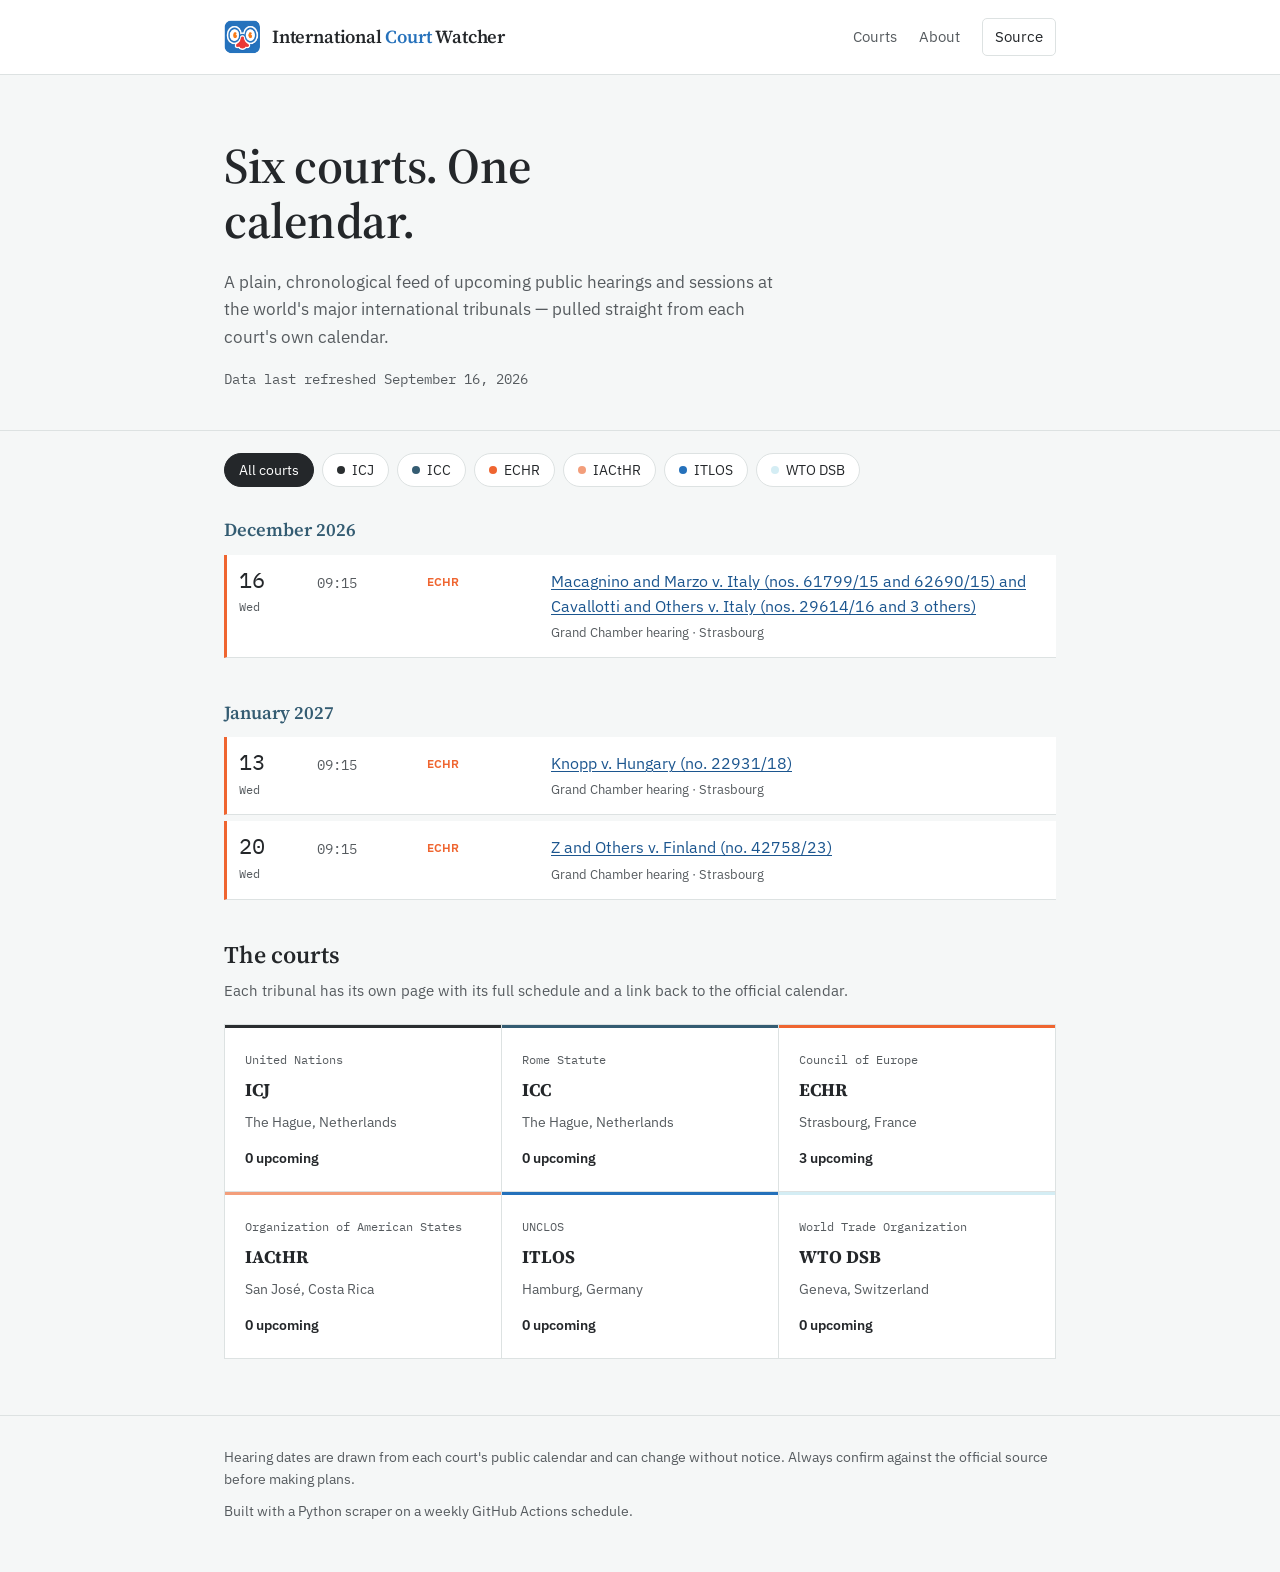
==== index.html @ 68e60eec "Add files via upload" ====
<!doctype html>
<html lang="en">
<head>
  <meta charset="utf-8">
  <meta name="viewport" content="width=device-width, initial-scale=1">
  <title>International Court Watcher — hearings across the world's courts</title>
  <meta name="description" content="A single, plain-language calendar of upcoming hearings and sessions at the ICJ, ICC, ECHR, IACtHR, ITLOS, and the WTO Dispute Settlement Body.">
  <link rel="icon" href="assets/img/favicon.png">
  <link rel="preconnect" href="https://fonts.googleapis.com">
  <link href="https://fonts.googleapis.com/css2?family=Source+Serif+4:opsz,wght@8..60,500;8..60,600&family=IBM+Plex+Sans:wght@400;500;600&family=IBM+Plex+Mono:wght@400;500&display=swap" rel="stylesheet">
  <link rel="stylesheet" href="assets/css/style.css">
</head>
<body data-root=".">
  <header class="site-header">
    <div class="wrap">
      <a class="brand" href="index.html">
        <img src="assets/img/logo.png" alt="International Court Watcher logo">
        <span class="brand-name">International <span>Court</span> Watcher</span>
      </a>
      <nav class="site-nav">
        <a href="#courts">Courts</a>
        <a href="about.html">About</a>
        <a class="github" href="https://github.com/" target="_blank" rel="noopener">Source</a>
      </nav>
    </div>
  </header>

  <section class="hero">
    <div class="wrap">
      <h1>Six courts. One calendar.</h1>
      <p>A plain, chronological feed of upcoming public hearings and sessions at the world's major international tribunals — pulled straight from each court's own calendar.</p>
      <div class="updated" id="updated">Loading data&hellip;</div>
    </div>
  </section>

  <section class="wrap">
    <div class="filters" id="filters"></div>
    <div class="feed" id="feed"></div>
  </section>

  <section class="wrap" id="courts">
    <h2 class="section-title">The courts</h2>
    <p class="section-sub">Each tribunal has its own page with its full schedule and a link back to the official calendar.</p>
    <div class="court-grid" id="court-grid"></div>
  </section>

  <footer class="site-footer">
    <div class="wrap foot-row">
      <div>Hearing dates are drawn from each court's public calendar and can change without notice. Always confirm against the official source before making plans.</div>
      <div>Built with a Python scraper on a weekly GitHub Actions schedule.</div>
    </div>
  </footer>

  <script src="assets/js/site.js"></script>
  <script>ICW.initHomepage();</script>
</body>
</html>
---- assets/css/style.css ----
/* ============================================================
   International Court Watcher — design tokens
   ============================================================ */
:root {
  /* Color */
  --ink: #24272a;
  --ink-soft: #565b5f;
  --paper: #f5f7f7;
  --paper-raised: #ffffff;
  --line: #dde2e2;
  --brand: #2571bb;      /* logo blue */
  --brand-dark: #1c568f;
  --accent: #ef6530;      /* orange, from palette */
  --accent-soft: #fbe3d2; /* peach tint */
  --sky: #d4edf4;         /* light blue tint */
  --slate: #345c72;       /* secondary ink / section rules */

  /* Per-court accents (also defined inline per page via data-court) */
  --c-icj: #2a2e30;
  --c-icc: #345c72;
  --c-echr: #ef6530;
  --c-iacthr: #d1834a;
  --c-itlos: #2571bb;
  --c-wto: #4a90a4;

  /* Type */
  --font-display: 'Source Serif 4', Georgia, 'Times New Roman', serif;
  --font-body: 'IBM Plex Sans', -apple-system, BlinkMacSystemFont, 'Segoe UI', sans-serif;
  --font-mono: 'IBM Plex Mono', ui-monospace, Menlo, monospace;

  /* Layout */
  --col: 880px;
  --col-narrow: 680px;
  --radius: 3px;
}

* { box-sizing: border-box; }

html { -webkit-text-size-adjust: 100%; }

body {
  margin: 0;
  background: var(--paper);
  color: var(--ink);
  font-family: var(--font-body);
  font-size: 16px;
  line-height: 1.6;
  -webkit-font-smoothing: antialiased;
}

a {
  color: var(--brand-dark);
  text-decoration-thickness: 1px;
  text-underline-offset: 2px;
}
a:hover { color: var(--accent); }

img { max-width: 100%; display: block; }

.wrap {
  max-width: var(--col);
  margin: 0 auto;
  padding: 0 24px;
}

/* ---------- Header / nav ---------- */
.site-header {
  border-bottom: 1px solid var(--line);
  background: var(--paper-raised);
}
.site-header .wrap {
  display: flex;
  align-items: center;
  justify-content: space-between;
  padding-top: 18px;
  padding-bottom: 18px;
}
.brand {
  display: flex;
  align-items: center;
  gap: 12px;
  text-decoration: none;
  color: var(--ink);
}
.brand img { width: 36px; height: 36px; border-radius: 8px; }
.brand-name {
  font-family: var(--font-display);
  font-size: 1.15rem;
  font-weight: 600;
  letter-spacing: -0.01em;
}
.brand-name span { color: var(--brand); }

.site-nav { display: flex; align-items: center; }
.site-nav a {
  color: var(--ink-soft);
  text-decoration: none;
  font-size: 0.92rem;
  margin-left: 22px;
}
.site-nav a:first-child { margin-left: 0; }
.site-nav a:hover { color: var(--accent); }
.site-nav a.github {
  border: 1px solid var(--line);
  padding: 6px 12px;
  border-radius: 5px;
  color: var(--ink);
}
.site-nav a.github:hover { border-color: var(--accent); color: var(--accent); }

/* ---------- Hero ---------- */
.hero {
  padding: 64px 0 40px;
  border-bottom: 1px solid var(--line);
}
.hero h1 {
  font-family: var(--font-display);
  font-size: clamp(2rem, 4.2vw, 3.1rem);
  line-height: 1.12;
  font-weight: 600;
  margin: 0 0 18px;
  max-width: 14ch;
  letter-spacing: -0.01em;
}
.hero p {
  max-width: 56ch;
  font-size: 1.08rem;
  color: var(--ink-soft);
  margin: 0 0 6px;
}
.hero .updated {
  margin-top: 18px;
  font-size: 0.85rem;
  color: var(--ink-soft);
  font-family: var(--font-mono);
}

/* ---------- Filter chips ---------- */
.filters {
  display: flex;
  flex-wrap: wrap;
  gap: 8px;
  padding: 22px 0;
}
.chip {
  border: 1px solid var(--line);
  background: var(--paper-raised);
  color: var(--ink);
  font-family: var(--font-body);
  font-size: 0.86rem;
  padding: 7px 14px;
  border-radius: 999px;
  cursor: pointer;
  display: inline-flex;
  align-items: center;
  gap: 7px;
}
.chip .dot { width: 8px; height: 8px; border-radius: 50%; display: inline-block; }
.chip[aria-pressed="true"] {
  background: var(--ink);
  border-color: var(--ink);
  color: #fff;
}
.chip[aria-pressed="true"] .dot { outline: 1.5px solid #fff; }

/* ---------- Hearings feed ---------- */
.feed { padding-bottom: 36px; }
.month-heading {
  font-family: var(--font-display);
  font-size: 1.15rem;
  font-weight: 600;
  color: var(--slate);
  margin: 34px 0 10px;
  padding-top: 6px;
}
.month-heading:first-child { margin-top: 0; }

.hearing-row {
  display: grid;
  grid-template-columns: 64px 96px 110px 1fr;
  gap: 14px;
  align-items: start;
  padding: 14px 12px;
  border-bottom: 1px solid var(--line);
  border-left: 3px solid var(--row-accent, var(--brand));
  background: var(--paper-raised);
}
.hearing-row + .hearing-row { margin-top: 6px; }
.hearing-row .date {
  font-family: var(--font-mono);
  font-size: 1.4rem;
  line-height: 1;
  color: var(--ink);
}
.hearing-row .weekday {
  font-family: var(--font-mono);
  font-size: 0.72rem;
  color: var(--ink-soft);
  display: block;
  margin-top: 3px;
}
.hearing-row .time {
  font-family: var(--font-mono);
  font-size: 0.86rem;
  color: var(--ink-soft);
  padding-top: 3px;
}
.hearing-row .court-tag {
  font-size: 0.78rem;
  font-weight: 600;
  color: var(--row-accent, var(--brand));
  padding-top: 3px;
}
.hearing-row .case {
  font-size: 0.98rem;
}
.hearing-row .case .type {
  display: block;
  font-size: 0.82rem;
  color: var(--ink-soft);
  margin-top: 3px;
}
.empty-state {
  padding: 30px 16px;
  border: 1px dashed var(--line);
  border-radius: var(--radius);
  color: var(--ink-soft);
  font-size: 0.95rem;
}

/* ---------- Court grid ---------- */
.section-title {
  font-family: var(--font-display);
  font-size: 1.5rem;
  font-weight: 600;
  margin: 0 0 4px;
}
.section-sub { color: var(--ink-soft); margin: 0 0 22px; font-size: 0.96rem; }

.court-grid {
  display: grid;
  grid-template-columns: repeat(3, 1fr);
  gap: 1px;
  background: var(--line);
  border: 1px solid var(--line);
  margin-bottom: 56px;
}
.court-card {
  background: var(--paper-raised);
  padding: 22px 20px;
  border-top: 3px solid var(--card-accent, var(--brand));
  text-decoration: none;
  color: var(--ink);
  display: flex;
  flex-direction: column;
  gap: 6px;
}
.court-card:hover { background: var(--sky); }
.court-card .abbr {
  font-family: var(--font-mono);
  font-size: 0.78rem;
  color: var(--ink-soft);
}
.court-card h3 {
  font-family: var(--font-display);
  margin: 0;
  font-size: 1.12rem;
}
.court-card .seat { font-size: 0.86rem; color: var(--ink-soft); }
.court-card .count {
  margin-top: 8px;
  font-size: 0.86rem;
  font-weight: 600;
}

/* ---------- Court detail page ---------- */
.court-header { padding: 48px 0 28px; border-bottom: 1px solid var(--line); }
.court-header .abbr-tag {
  display: inline-block;
  font-family: var(--font-mono);
  font-size: 0.78rem;
  padding: 3px 9px;
  border-radius: 999px;
  color: #fff;
  background: var(--page-accent, var(--brand));
  margin-bottom: 14px;
}
.court-header h1 {
  font-family: var(--font-display);
  font-size: clamp(1.7rem, 3.4vw, 2.5rem);
  margin: 0 0 12px;
  letter-spacing: -0.01em;
}
.court-header .blurb { max-width: 60ch; color: var(--ink-soft); font-size: 1.02rem; }
.court-meta {
  display: flex;
  gap: 28px;
  flex-wrap: wrap;
  margin-top: 20px;
  font-size: 0.88rem;
}
.court-meta div span {
  display: block;
  color: var(--ink-soft);
  font-size: 0.76rem;
  margin-bottom: 2px;
}
.court-meta a { font-family: var(--font-mono); }

/* ---------- Footer ---------- */
.site-footer {
  border-top: 1px solid var(--line);
  padding: 30px 0 50px;
  color: var(--ink-soft);
  font-size: 0.86rem;
}
.site-footer a { color: var(--ink-soft); }
.site-footer .foot-row {
  display: flex;
  justify-content: space-between;
  flex-wrap: wrap;
  gap: 10px;
}

/* ---------- Responsive ---------- */
@media (max-width: 760px) {
  .court-grid { grid-template-columns: 1fr; }
  .hearing-row {
    grid-template-columns: 52px 1fr;
    grid-template-areas:
      "date court"
      "date time"
      "case case";
  }
  .hearing-row .date { grid-area: date; }
  .hearing-row .court-tag { grid-area: court; padding-top: 0; }
  .hearing-row .time { grid-area: time; }
  .hearing-row .case { grid-area: case; margin-top: 6px; }
}

@media (prefers-reduced-motion: reduce) {
  * { scroll-behavior: auto !important; }
}
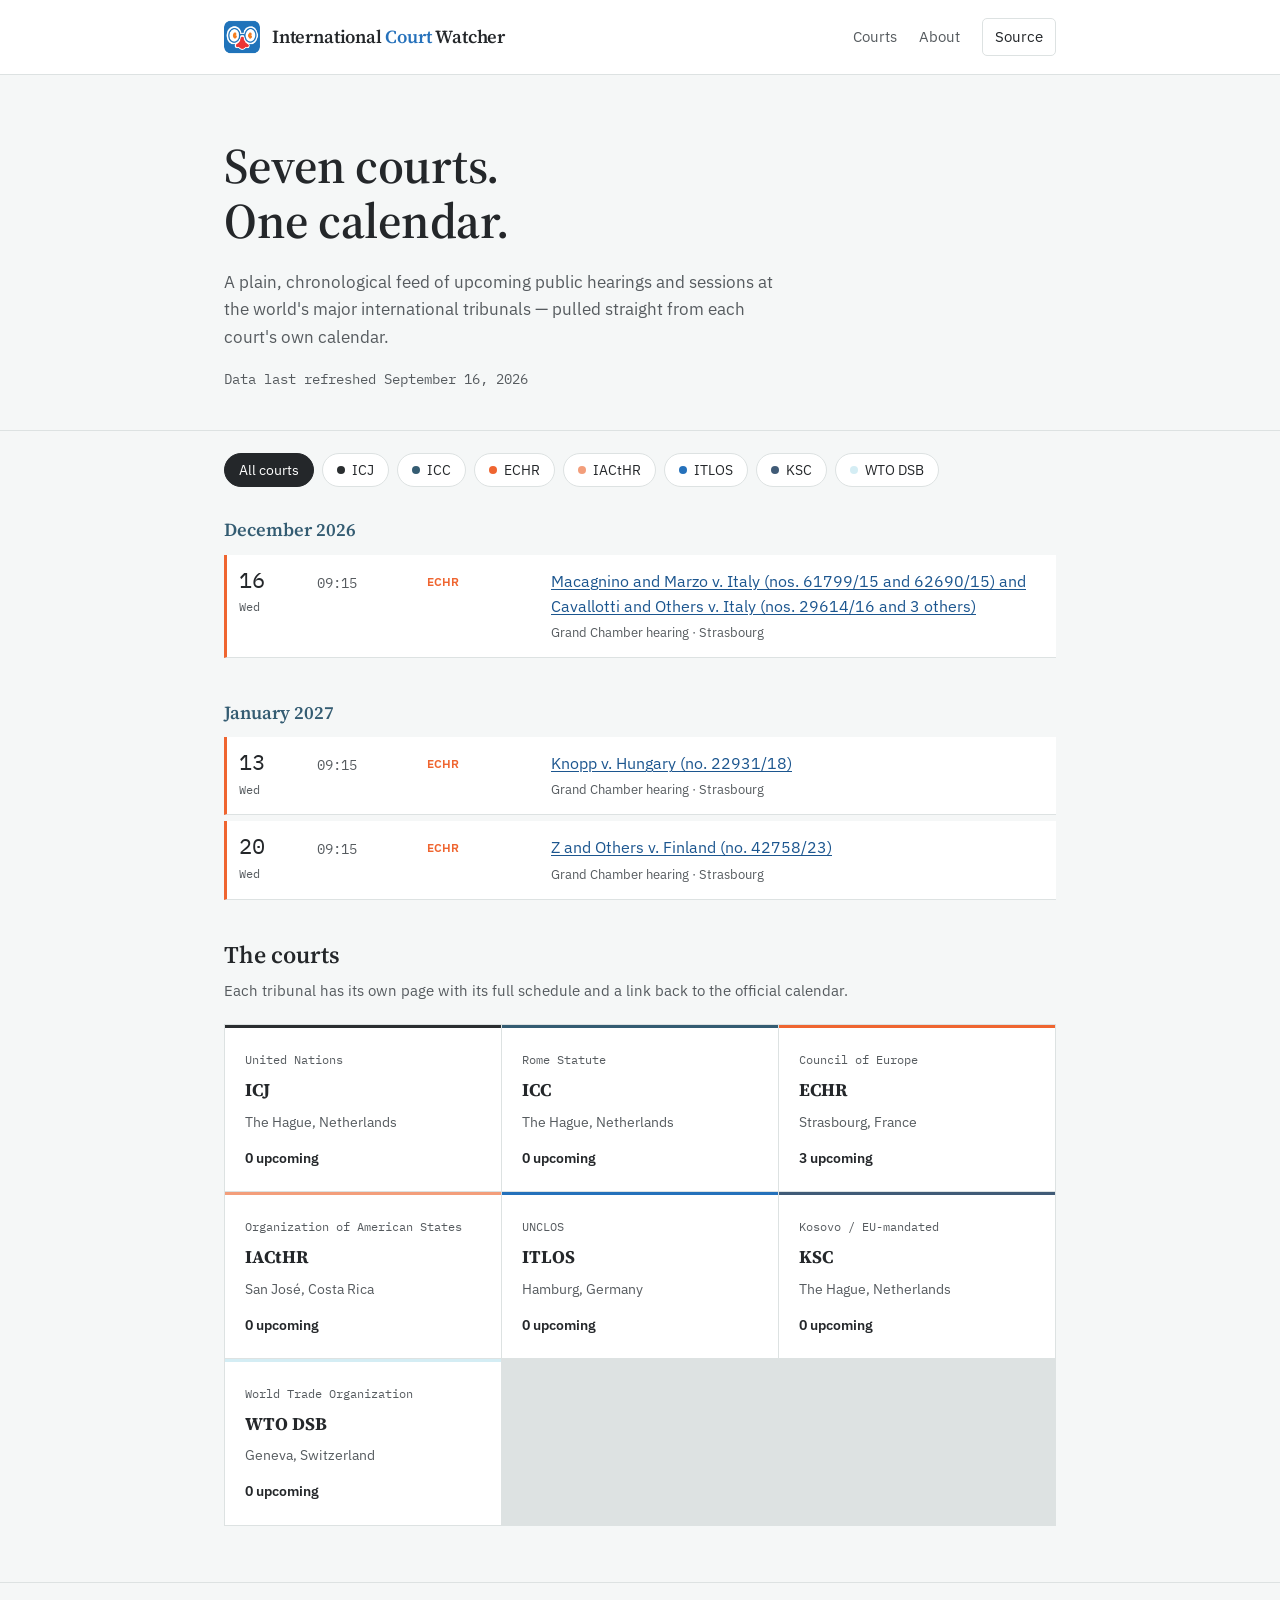
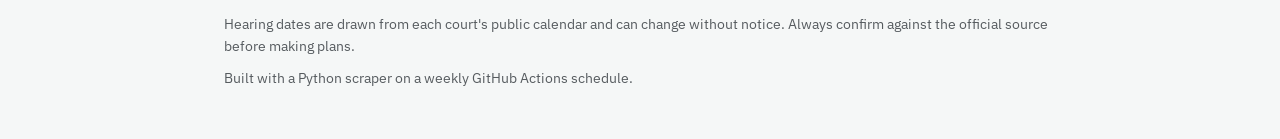
==== commit 47483e8b: "Add files via upload" ====
--- a/index.html
+++ b/index.html
@@ -4,7 +4,7 @@
   <meta charset="utf-8">
   <meta name="viewport" content="width=device-width, initial-scale=1">
   <title>International Court Watcher — hearings across the world's courts</title>
-  <meta name="description" content="A single, plain-language calendar of upcoming hearings and sessions at the ICJ, ICC, ECHR, IACtHR, ITLOS, and the WTO Dispute Settlement Body.">
+  <meta name="description" content="A single, plain-language calendar of upcoming hearings and sessions at the ICJ, ICC, ECHR, IACtHR, ITLOS, the Kosovo Specialist Chambers, and the WTO Dispute Settlement Body.">
   <link rel="icon" href="assets/img/favicon.png">
   <link rel="preconnect" href="https://fonts.googleapis.com">
   <link href="https://fonts.googleapis.com/css2?family=Source+Serif+4:opsz,wght@8..60,500;8..60,600&family=IBM+Plex+Sans:wght@400;500;600&family=IBM+Plex+Mono:wght@400;500&display=swap" rel="stylesheet">
@@ -27,7 +27,7 @@
 
   <section class="hero">
     <div class="wrap">
-      <h1>Six courts. One calendar.</h1>
+      <h1>Seven courts. One calendar.</h1>
       <p>A plain, chronological feed of upcoming public hearings and sessions at the world's major international tribunals — pulled straight from each court's own calendar.</p>
       <div class="updated" id="updated">Loading data&hellip;</div>
     </div>
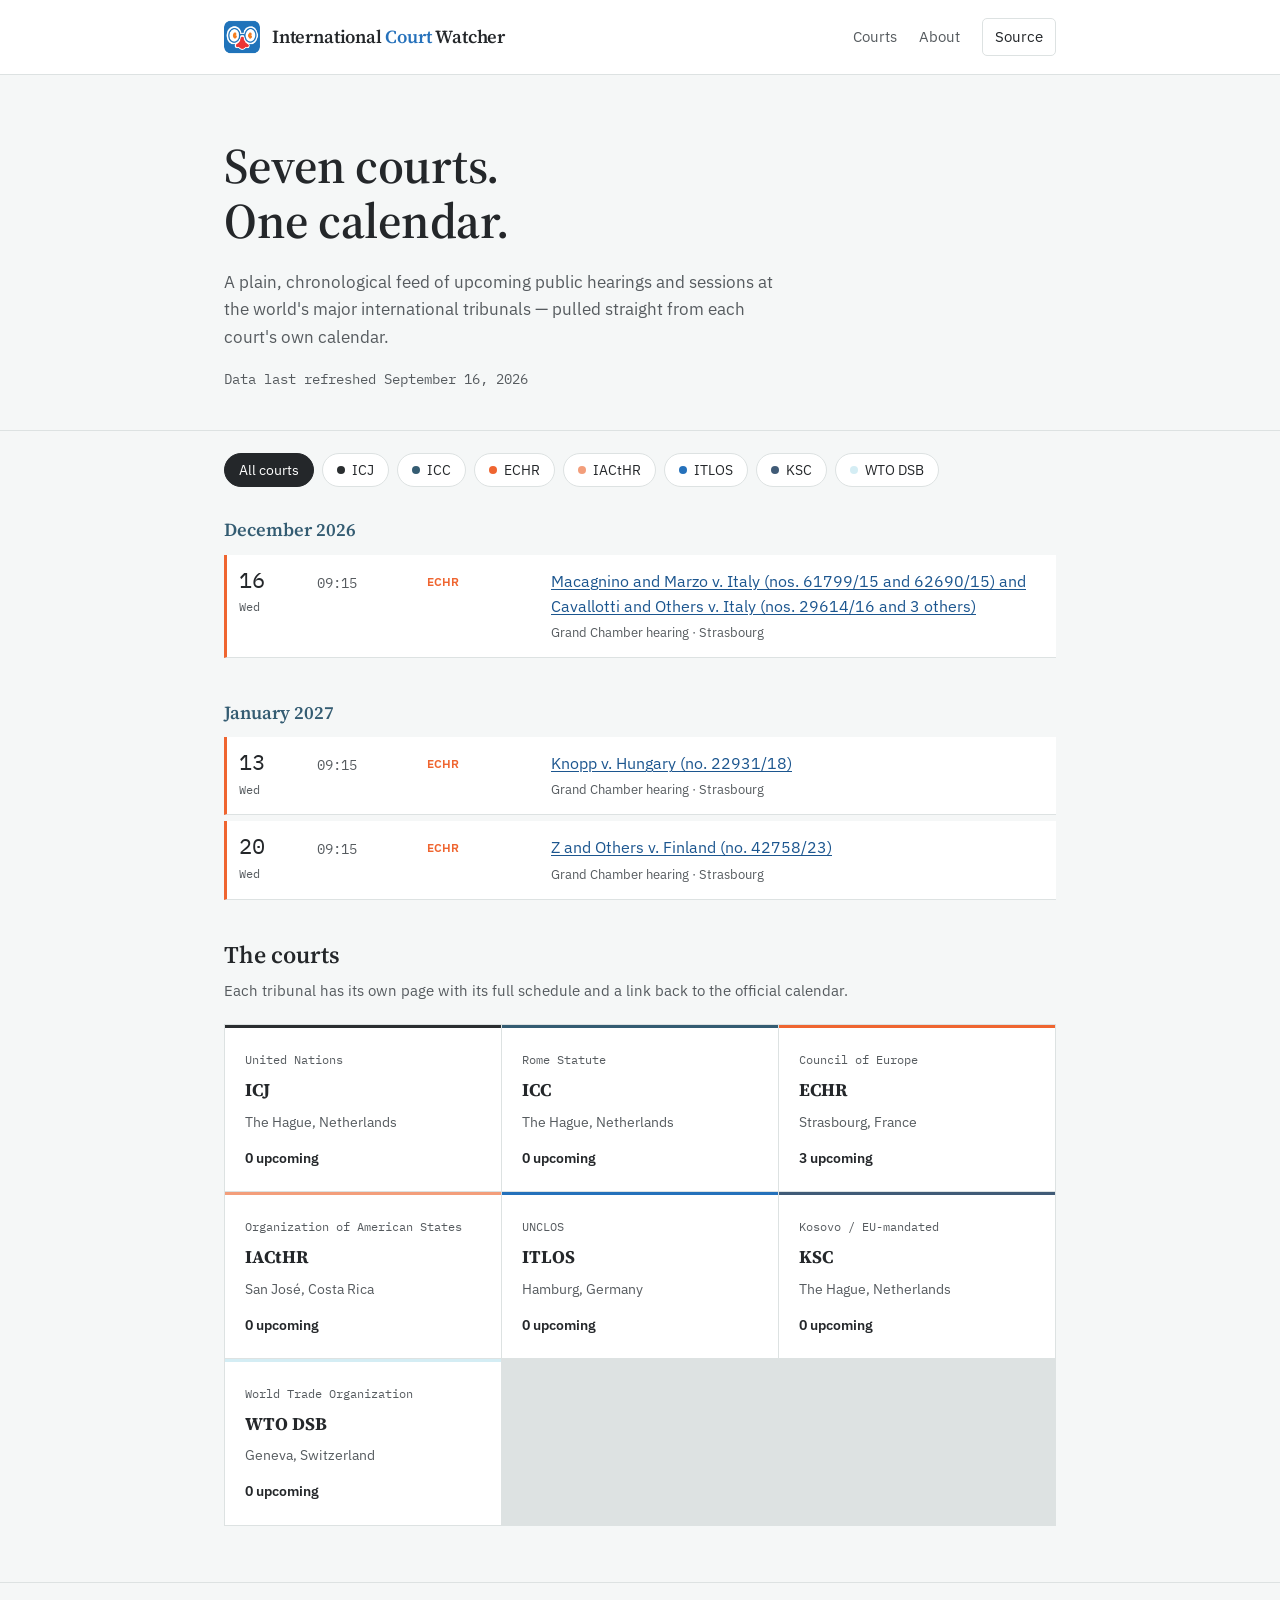
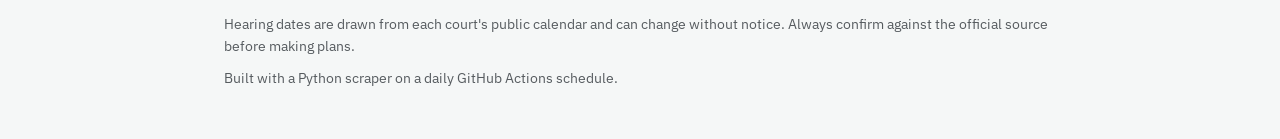
==== commit 7b7099f8: "Add files via upload" ====
--- a/index.html
+++ b/index.html
@@ -47,7 +47,7 @@
   <footer class="site-footer">
     <div class="wrap foot-row">
       <div>Hearing dates are drawn from each court's public calendar and can change without notice. Always confirm against the official source before making plans.</div>
-      <div>Built with a Python scraper on a weekly GitHub Actions schedule.</div>
+      <div>Built with a Python scraper on a daily GitHub Actions schedule.</div>
     </div>
   </footer>
 
